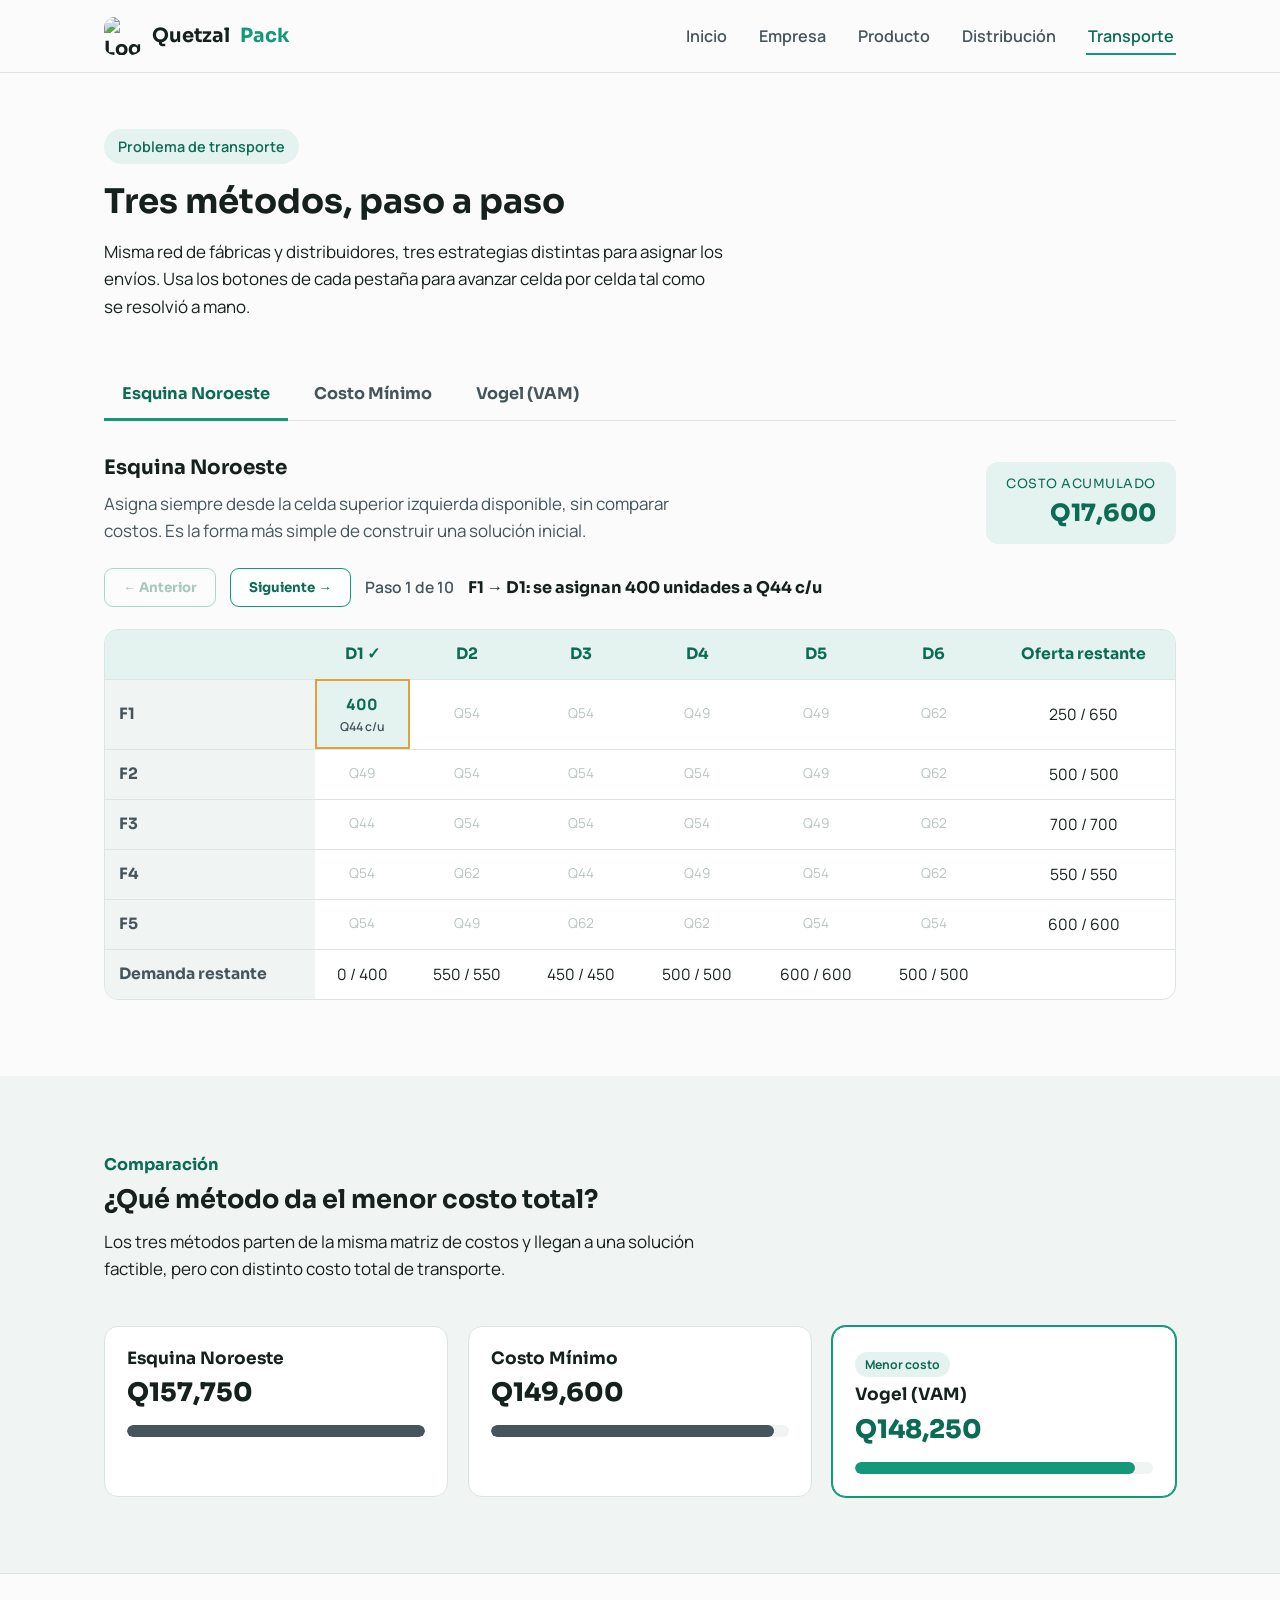
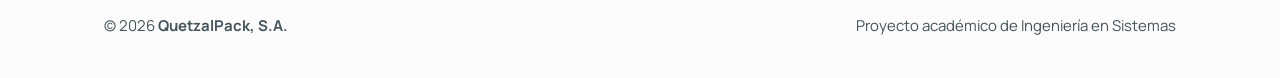
==== transporte.html @ 17c3e114 "Add files via upload" ====
<!DOCTYPE html>
<html lang="es">
<head>
<meta charset="UTF-8">
<meta name="viewport" content="width=device-width, initial-scale=1.0">
<title>Métodos de Transporte | QuetzalPack</title>
<link rel="stylesheet" href="style.css">
</head>
<body>

<nav class="site-nav">
  <div class="wrap">
    <a href="index.html" class="brand">
      <img src="assets/logo.jpg" alt="Logo QuetzalPack">
      Quetzal<span class="pack">Pack</span>
    </a>
    <button class="nav-toggle" id="navToggle" aria-label="Abrir menú">☰</button>
    <ul class="nav-links" id="navLinks">
      <li><a href="index.html#inicio">Inicio</a></li>
      <li><a href="index.html#empresa">Empresa</a></li>
      <li><a href="index.html#producto">Producto</a></li>
      <li><a href="index.html#red">Distribución</a></li>
      <li><a href="transporte.html" class="active">Transporte</a></li>
    </ul>
  </div>
</nav>

<header class="transporte-hero">
  <div class="wrap">
    <span class="eyebrow-tag">Problema de transporte</span>
    <h1>Tres métodos, paso a paso</h1>
    <p class="lede">Misma red de fábricas y distribuidores, tres estrategias distintas para asignar los envíos. Usa los botones de cada pestaña para avanzar celda por celda tal como se resolvió a mano.</p>
  </div>
</header>

<section style="padding-top:0;">
  <div class="wrap">
    <div class="tabs" id="methodTabs"></div>
    <div id="methodPanels"></div>
  </div>
</section>

<section class="alt">
  <div class="wrap">
    <div class="section-head">
      <div class="kicker">Comparación</div>
      <h2>¿Qué método da el menor costo total?</h2>
      <p>Los tres métodos parten de la misma matriz de costos y llegan a una solución factible, pero con distinto costo total de transporte.</p>
    </div>
    <div class="compare-grid" id="compareGrid"></div>
  </div>
</section>

<footer>
  <div class="wrap">
    <span>© 2026 <strong>QuetzalPack, S.A.</strong></span>
    <span>Proyecto académico de Ingeniería en Sistemas</span>
  </div>
</footer>

<script src="data.js"></script>
<script src="script.js"></script>
</body>
</html>
---- style.css ----
@import url('https://fonts.googleapis.com/css2?family=Sora:wght@500;600;700;800&family=Manrope:wght@400;500;600;700&display=swap');

:root {
  --teal: #12987A;
  --teal-dark: #0B6B55;
  --teal-light: #E4F3EF;
  --slate: #46545C;
  --ink: #16201D;
  --bg: #FAFBFA;
  --bg-alt: #F0F4F2;
  --paper: #FFFFFF;
  --line: #DCE6E1;
  --amber: #DFA23C;
  --amber-dark: #B67C22;
  --radius: 14px;
  --shadow: 0 10px 30px -14px rgba(16, 30, 25, 0.22);
  --maxw: 1120px;
  font-size: 17px;
}

* { box-sizing: border-box; }

html { scroll-behavior: smooth; }

body {
  margin: 0;
  background: var(--bg);
  color: var(--ink);
  font-family: 'Manrope', system-ui, sans-serif;
  line-height: 1.6;
  -webkit-font-smoothing: antialiased;
}

img { max-width: 100%; display: block; }

h1, h2, h3, h4 {
  font-family: 'Sora', system-ui, sans-serif;
  font-weight: 700;
  line-height: 1.15;
  margin: 0 0 0.5em;
  color: var(--ink);
}

p { margin: 0 0 1em; max-width: 62ch; }

a { color: inherit; }

.wrap {
  max-width: var(--maxw);
  margin: 0 auto;
  padding: 0 24px;
}

/* ---------- Nav ---------- */
.site-nav {
  position: sticky;
  top: 0;
  z-index: 50;
  background: rgba(250, 251, 250, 0.92);
  backdrop-filter: blur(8px);
  border-bottom: 1px solid var(--line);
}

.site-nav .wrap {
  display: flex;
  align-items: center;
  justify-content: space-between;
  height: 72px;
}

.brand {
  display: flex;
  align-items: center;
  gap: 10px;
  text-decoration: none;
  font-family: 'Sora', sans-serif;
  font-weight: 700;
  font-size: 1.15rem;
  color: var(--ink);
}

.brand img {
  height: 38px;
  width: 38px;
  object-fit: cover;
  border-radius: 10px;
}

.brand .pack { color: var(--teal); }

.nav-links {
  display: flex;
  gap: 28px;
  list-style: none;
  margin: 0;
  padding: 0;
}

.nav-links a {
  text-decoration: none;
  font-weight: 600;
  font-size: 0.95rem;
  color: var(--slate);
  padding: 6px 2px;
  border-bottom: 2px solid transparent;
  transition: border-color 0.15s, color 0.15s;
}

.nav-links a:hover,
.nav-links a.active {
  color: var(--teal-dark);
  border-bottom-color: var(--teal);
}

.nav-toggle {
  display: none;
  background: none;
  border: none;
  font-size: 1.6rem;
  cursor: pointer;
  color: var(--ink);
}

/* ---------- Hero ---------- */
.hero {
  padding: 88px 0 72px;
  background:
    radial-gradient(720px 420px at 88% -10%, var(--teal-light), transparent 60%),
    var(--bg);
}

.hero .wrap {
  display: grid;
  grid-template-columns: 1.15fr 0.85fr;
  gap: 48px;
  align-items: center;
}

.eyebrow-tag {
  display: inline-block;
  font-size: 0.85rem;
  font-weight: 600;
  color: var(--teal-dark);
  background: var(--teal-light);
  padding: 6px 14px;
  border-radius: 999px;
  margin-bottom: 18px;
}

.hero h1 {
  font-size: clamp(2.1rem, 4.2vw, 3.1rem);
  max-width: 14ch;
}

.hero .lede {
  font-size: 1.1rem;
  color: var(--slate);
  max-width: 42ch;
}

.btn {
  display: inline-block;
  text-decoration: none;
  font-weight: 700;
  font-family: 'Sora', sans-serif;
  padding: 14px 26px;
  border-radius: 10px;
  background: var(--teal);
  color: #fff;
  transition: transform 0.15s, background 0.15s;
}

.btn:hover { background: var(--teal-dark); transform: translateY(-1px); }

.btn.ghost {
  background: transparent;
  color: var(--teal-dark);
  border: 1.5px solid var(--teal);
}

.btn.ghost:hover { background: var(--teal-light); }

.hero-visual {
  background: var(--paper);
  border-radius: 22px;
  box-shadow: var(--shadow);
  padding: 36px;
  text-align: center;
  border: 1px solid var(--line);
}

.hero-visual img { border-radius: 14px; margin: 0 auto 16px; }
.hero-visual .cap { font-family: 'Sora', sans-serif; font-weight: 700; color: var(--teal-dark); }
.hero-visual .sub { color: var(--slate); font-size: 0.9rem; margin: 0; }

/* ---------- Sections ---------- */
section { padding: 76px 0; }
section.alt { background: var(--bg-alt); }

.section-head { max-width: 60ch; margin-bottom: 44px; }
.section-head .kicker {
  font-family: 'Sora', sans-serif;
  font-weight: 700;
  color: var(--teal-dark);
  font-size: 0.95rem;
  margin-bottom: 8px;
}

.grid-3 {
  display: grid;
  grid-template-columns: repeat(3, 1fr);
  gap: 24px;
}

.card {
  background: var(--paper);
  border: 1px solid var(--line);
  border-radius: var(--radius);
  padding: 28px;
}

.card h3 { color: var(--teal-dark); font-size: 1.1rem; }
.card p { margin-bottom: 0; color: var(--slate); font-size: 0.96rem; }

/* Product */
.product-layout {
  display: grid;
  grid-template-columns: 0.9fr 1.1fr;
  gap: 48px;
  align-items: center;
}

.spec-list { list-style: none; margin: 24px 0 0; padding: 0; display: grid; grid-template-columns: 1fr 1fr; gap: 14px 24px; }
.spec-list li { border-top: 1px solid var(--line); padding-top: 10px; }
.spec-list .k { display: block; font-size: 0.78rem; text-transform: uppercase; letter-spacing: 0.04em; color: var(--slate); margin-bottom: 3px; }
.spec-list .v { font-weight: 700; font-family: 'Sora', sans-serif; }

.product-visual {
  background: var(--paper);
  border: 1px solid var(--line);
  border-radius: 22px;
  box-shadow: var(--shadow);
  padding: 40px;
  text-align: center;
}
.product-visual .emoji { font-size: 4.5rem; }

/* Distribution network */
.net-cols { display: grid; grid-template-columns: 1fr 1fr; gap: 32px; }
.net-title { font-family: 'Sora', sans-serif; font-weight: 700; font-size: 1rem; margin-bottom: 14px; display: flex; align-items: center; gap: 8px; }
.net-list { list-style: none; margin: 0; padding: 0; display: grid; gap: 10px; }
.net-list li {
  background: var(--paper);
  border: 1px solid var(--line);
  border-radius: 10px;
  padding: 12px 16px;
  display: flex;
  justify-content: space-between;
  font-size: 0.92rem;
}
.net-list .tag { font-family: 'Sora', sans-serif; font-weight: 700; color: var(--teal-dark); }
.net-list .amt { color: var(--slate); font-weight: 600; }

/* Cost table */
.table-scroll { overflow-x: auto; border: 1px solid var(--line); border-radius: var(--radius); background: var(--paper); }
table { border-collapse: collapse; width: 100%; min-width: 560px; font-size: 0.92rem; }
th, td { padding: 12px 14px; text-align: center; border-bottom: 1px solid var(--line); }
thead th { font-family: 'Sora', sans-serif; background: var(--teal-light); color: var(--teal-dark); font-weight: 700; }
tbody th { text-align: left; font-family: 'Sora', sans-serif; font-weight: 700; color: var(--slate); background: var(--bg-alt); }
tbody tr:last-child td, tbody tr:last-child th { border-bottom: none; }

/* Transport methods teaser (index) */
.method-teaser { display: grid; grid-template-columns: repeat(3, 1fr); gap: 24px; }
.method-teaser .card { text-align: left; }
.method-teaser .num { font-family: 'Sora', sans-serif; font-weight: 800; font-size: 1.6rem; color: var(--teal); }

/* Footer */
footer { padding: 40px 0; border-top: 1px solid var(--line); color: var(--slate); font-size: 0.88rem; }
footer .wrap { display: flex; justify-content: space-between; flex-wrap: wrap; gap: 8px; }

/* =========================================================
   TRANSPORTE PAGE
   ========================================================= */
.transporte-hero { padding: 56px 0 32px; }
.transporte-hero h1 { max-width: 22ch; }

.tabs {
  display: flex;
  gap: 8px;
  border-bottom: 1px solid var(--line);
  margin-bottom: 36px;
  flex-wrap: wrap;
}
.tab-btn {
  font-family: 'Sora', sans-serif;
  font-weight: 700;
  font-size: 0.95rem;
  background: none;
  border: none;
  padding: 14px 18px;
  cursor: pointer;
  color: var(--slate);
  border-bottom: 3px solid transparent;
  margin-bottom: -1px;
  transition: color 0.15s, border-color 0.15s;
}
.tab-btn:hover { color: var(--teal-dark); }
.tab-btn.active { color: var(--teal-dark); border-bottom-color: var(--teal); }

.method-panel { display: none; }
.method-panel.active { display: block; }

.method-intro { display: flex; justify-content: space-between; align-items: flex-end; gap: 24px; flex-wrap: wrap; margin-bottom: 24px; }
.method-intro p { color: var(--slate); margin-bottom: 0; }
.method-total {
  font-family: 'Sora', sans-serif;
  background: var(--teal-light);
  border-radius: 12px;
  padding: 12px 20px;
  text-align: right;
  white-space: nowrap;
}
.method-total .lbl { display: block; font-size: 0.75rem; color: var(--teal-dark); text-transform: uppercase; letter-spacing: 0.04em; }
.method-total .val { font-size: 1.4rem; font-weight: 800; color: var(--teal-dark); }

.step-bar {
  display: flex;
  align-items: center;
  gap: 14px;
  margin: 22px 0;
  flex-wrap: wrap;
}
.step-bar button {
  font-family: 'Sora', sans-serif;
  font-weight: 700;
  background: var(--paper);
  border: 1.5px solid var(--teal);
  color: var(--teal-dark);
  padding: 10px 18px;
  border-radius: 9px;
  cursor: pointer;
  transition: background 0.15s;
}
.step-bar button:hover:not(:disabled) { background: var(--teal-light); }
.step-bar button:disabled { opacity: 0.35; cursor: not-allowed; }
.step-bar .step-info { font-weight: 600; color: var(--slate); font-size: 0.92rem; }
.step-bar .step-detail { font-weight: 700; color: var(--ink); font-family: 'Sora', sans-serif; font-size: 0.95rem; }

.alloc-table td.assigned { background: var(--teal-light); font-weight: 800; color: var(--teal-dark); position: relative; }
.alloc-table td.assigned::after { content: attr(data-cost); display: block; font-size: 0.72rem; font-weight: 600; color: var(--slate); }
.alloc-table td.just-set { outline: 2.5px solid var(--amber); outline-offset: -2px; }
.alloc-table td.empty-cell { color: #B9C4BF; font-size: 0.8rem; }
.alloc-table th.exhausted, .alloc-table td.exhausted { opacity: 0.4; text-decoration: line-through; }

/* Comparison */
.compare-grid { display: grid; grid-template-columns: repeat(3, 1fr); gap: 20px; margin-top: 12px; }
.compare-card { background: var(--paper); border: 1px solid var(--line); border-radius: var(--radius); padding: 22px; }
.compare-card h4 { margin-bottom: 4px; font-size: 1rem; }
.compare-card .cost { font-family: 'Sora', sans-serif; font-weight: 800; font-size: 1.5rem; color: var(--ink); margin-bottom: 12px; }
.bar-track { background: var(--bg-alt); border-radius: 999px; height: 12px; overflow: hidden; }
.bar-fill { height: 100%; background: var(--slate); border-radius: 999px; transition: width 0.6s ease; }
.compare-card.best { border-color: var(--teal); box-shadow: 0 0 0 1px var(--teal); }
.compare-card.best .bar-fill { background: var(--teal); }
.compare-card.best .cost { color: var(--teal-dark); }
.best-badge {
  display: inline-block;
  font-size: 0.72rem;
  font-weight: 700;
  color: var(--teal-dark);
  background: var(--teal-light);
  padding: 3px 10px;
  border-radius: 999px;
  margin-bottom: 8px;
}

/* ---------- Responsive ---------- */
@media (max-width: 880px) {
  .hero .wrap, .product-layout { grid-template-columns: 1fr; }
  .hero-visual { order: -1; max-width: 360px; margin: 0 auto; }
  .grid-3, .method-teaser, .net-cols, .compare-grid { grid-template-columns: 1fr; }
  .nav-links {
    position: absolute;
    top: 72px; left: 0; right: 0;
    background: var(--paper);
    flex-direction: column;
    padding: 12px 24px 20px;
    border-bottom: 1px solid var(--line);
    display: none;
    gap: 4px;
  }
  .nav-links.open { display: flex; }
  .nav-toggle { display: block; }
  .method-intro { flex-direction: column; align-items: flex-start; }
  section { padding: 56px 0; }
}

@media (max-width: 520px) {
  :root { font-size: 15.5px; }
  .wrap { padding: 0 18px; }
  .hero { padding: 56px 0 44px; }
  .spec-list { grid-template-columns: 1fr 1fr; }
  th, td { padding: 9px 8px; font-size: 0.82rem; }
}
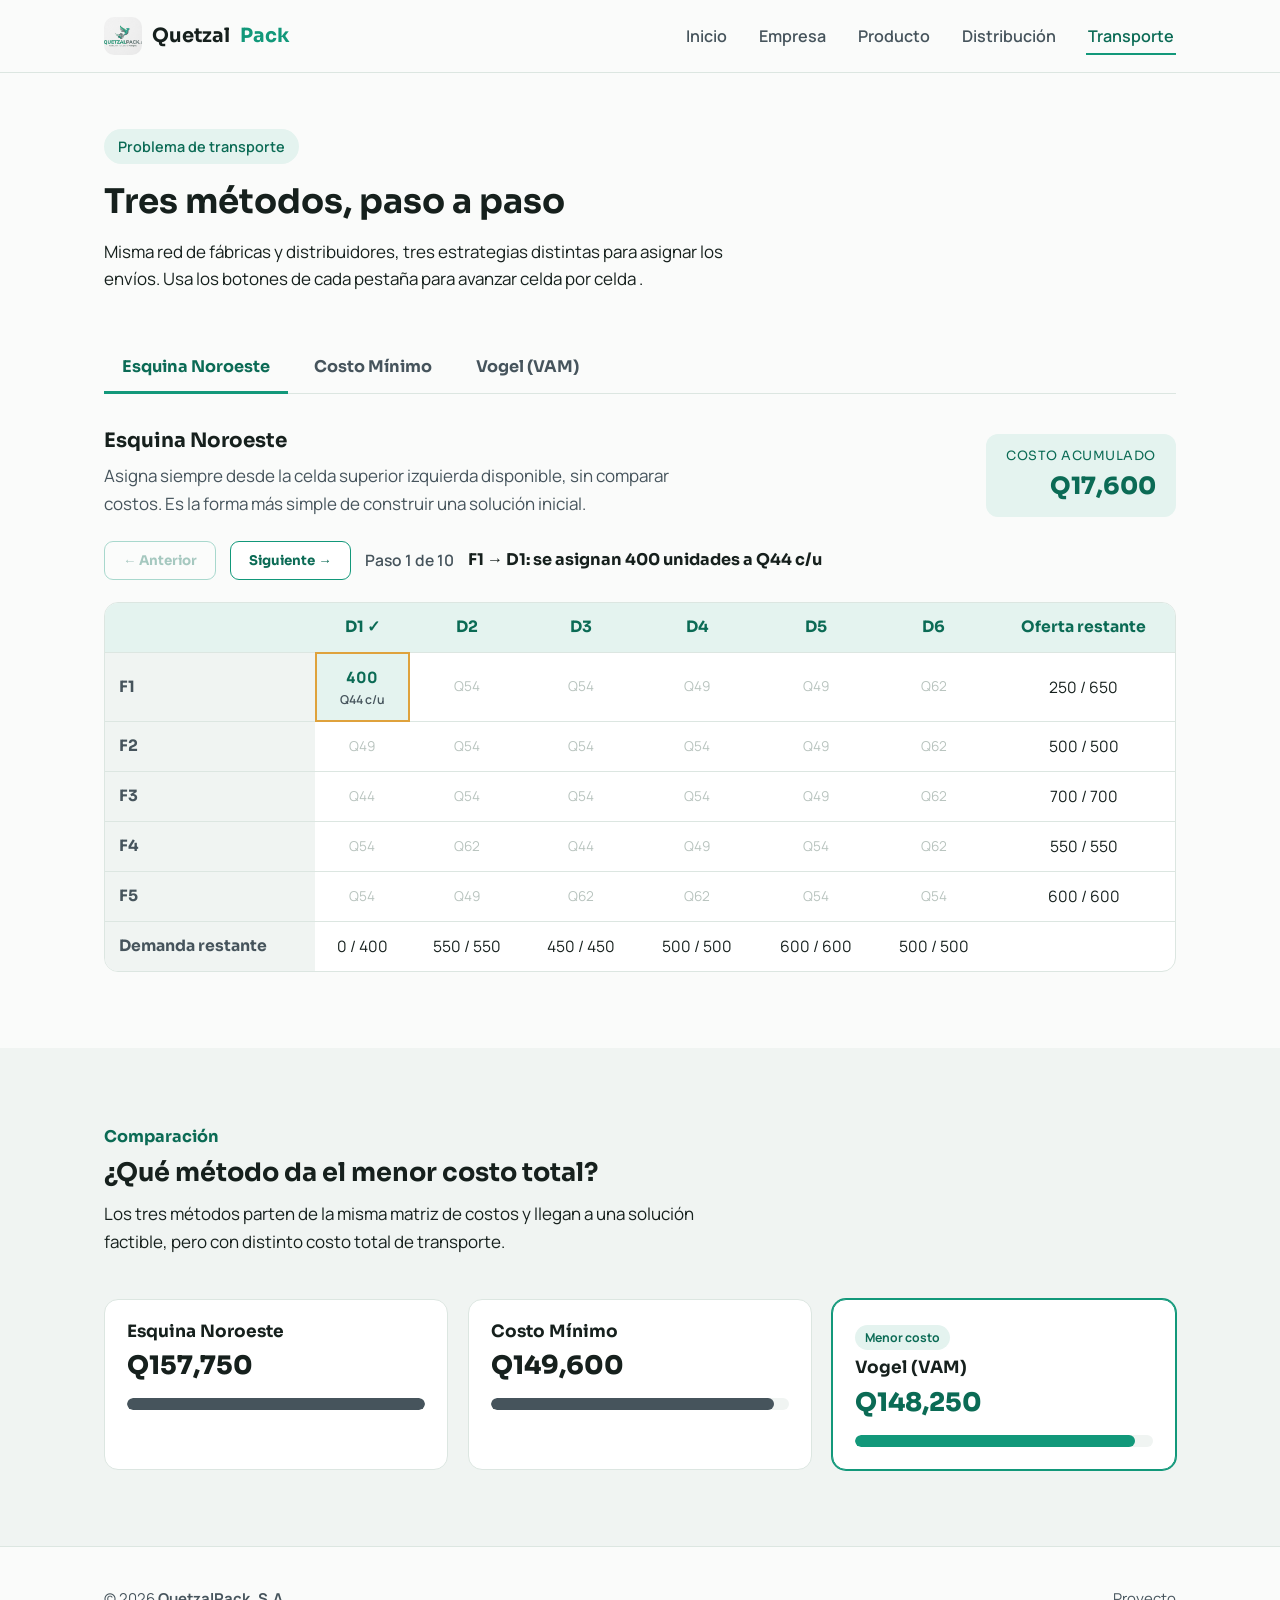
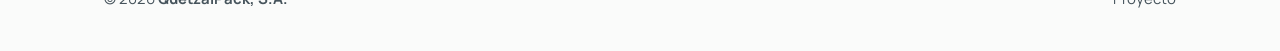
==== commit c8cdf164: "Update transporte.html cambio de texto" ====
--- a/transporte.html
+++ b/transporte.html
@@ -29,7 +29,7 @@
   <div class="wrap">
     <span class="eyebrow-tag">Problema de transporte</span>
     <h1>Tres métodos, paso a paso</h1>
-    <p class="lede">Misma red de fábricas y distribuidores, tres estrategias distintas para asignar los envíos. Usa los botones de cada pestaña para avanzar celda por celda tal como se resolvió a mano.</p>
+    <p class="lede">Misma red de fábricas y distribuidores, tres estrategias distintas para asignar los envíos. Usa los botones de cada pestaña para avanzar celda por celda .</p>
   </div>
 </header>
 
@@ -54,7 +54,7 @@
 <footer>
   <div class="wrap">
     <span>© 2026 <strong>QuetzalPack, S.A.</strong></span>
-    <span>Proyecto académico de Ingeniería en Sistemas</span>
+    <span>Proyecto</span>
   </div>
 </footer>
 
